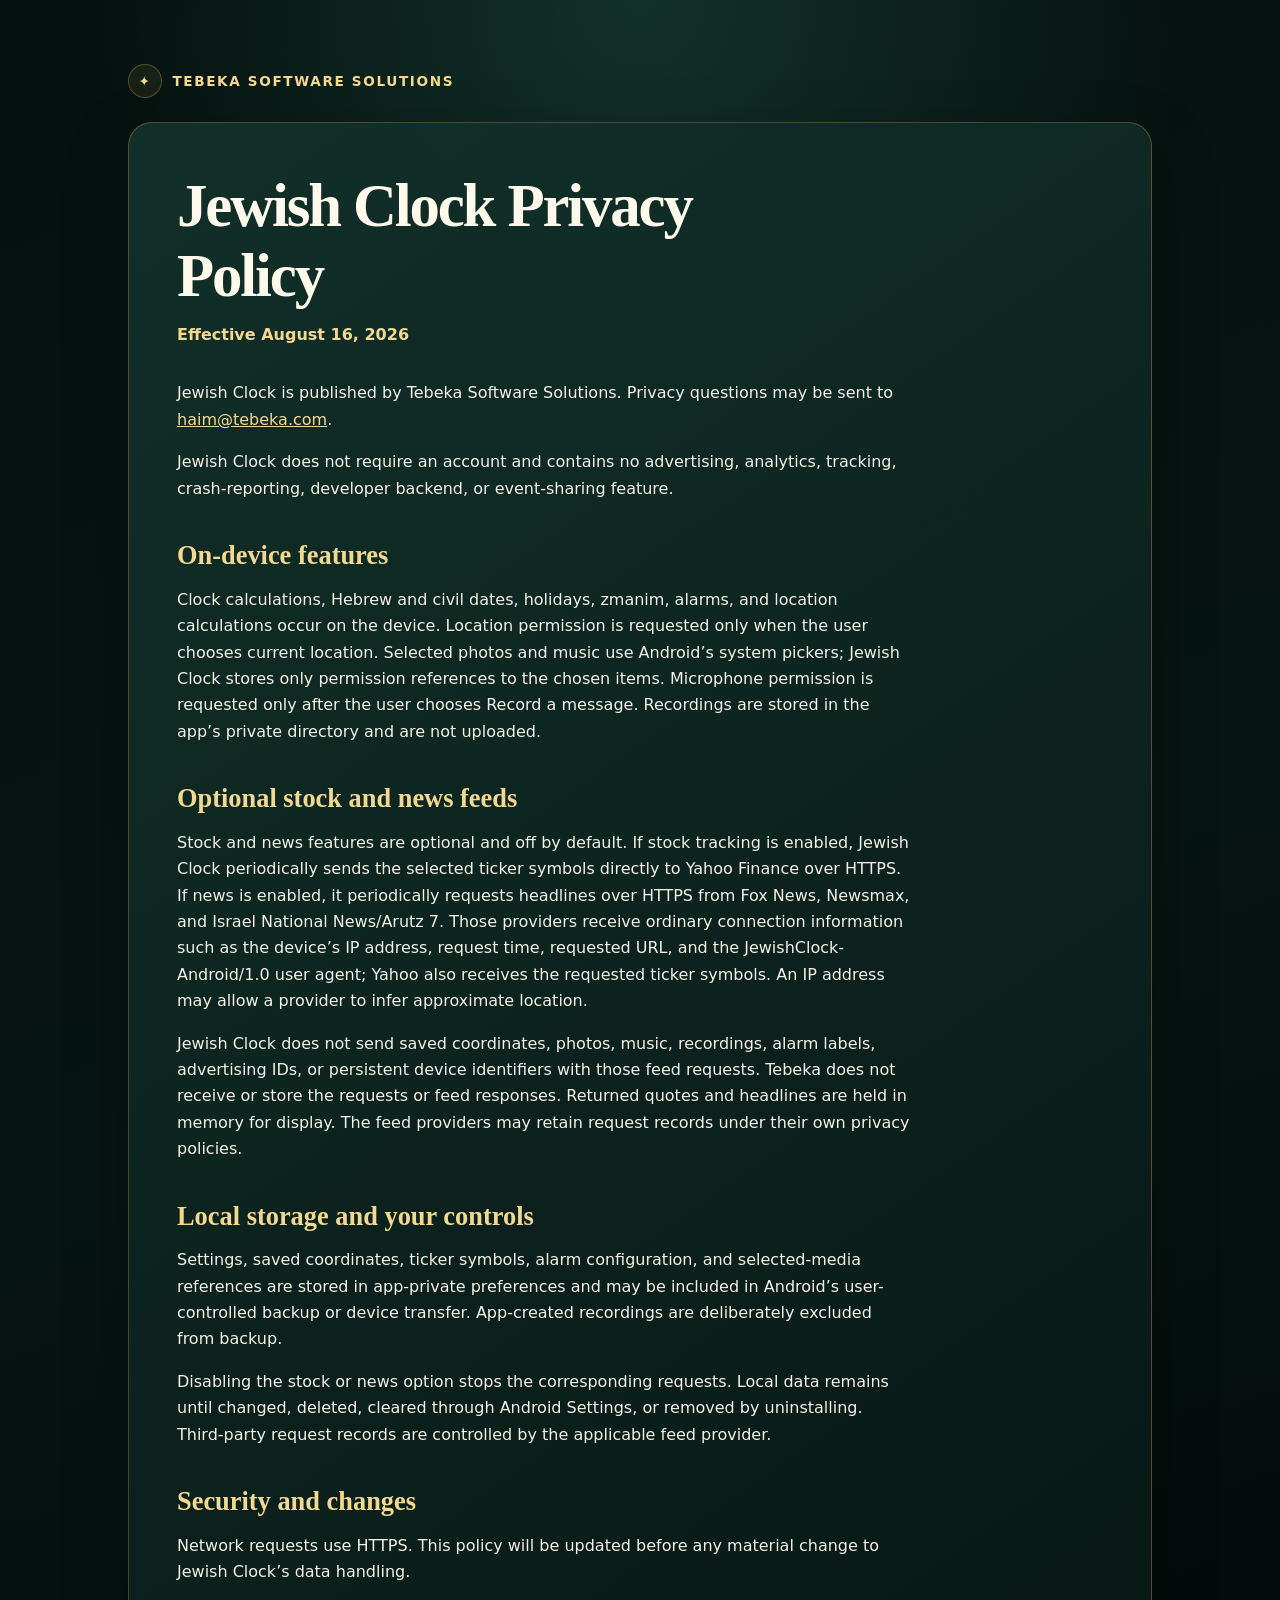
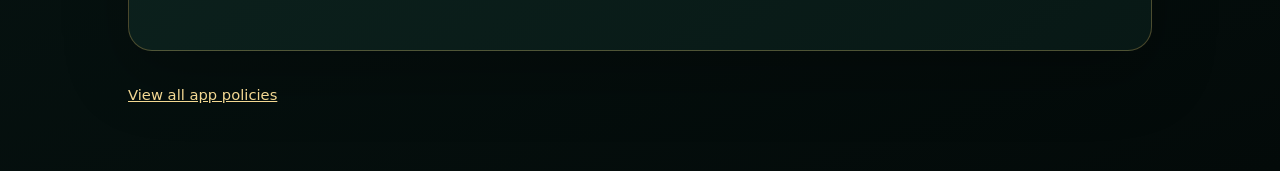
==== jewish-clock/index.html @ 9472f516 "Publish Android app privacy policies" ====
<!doctype html>
<html lang="en">
<head>
  <meta charset="utf-8">
  <meta name="viewport" content="width=device-width, initial-scale=1">
  <meta name="description" content="Jewish Clock privacy policy.">
  <title>Jewish Clock Privacy Policy</title>
  <link rel="stylesheet" href="../assets/style.css">
</head>
<body>
  <main class="shell">
    <a class="brand" href="../">Tebeka Software Solutions</a>
    <article class="policy">
      <h1>Jewish Clock Privacy Policy</h1>
      <p class="effective">Effective August 16, 2026</p>
      <p>Jewish Clock is published by Tebeka Software Solutions. Privacy questions may be sent to <a href="mailto:haim@tebeka.com">haim@tebeka.com</a>.</p>
      <p>Jewish Clock does not require an account and contains no advertising, analytics, tracking, crash-reporting, developer backend, or event-sharing feature.</p>
      <h2>On-device features</h2>
      <p>Clock calculations, Hebrew and civil dates, holidays, zmanim, alarms, and location calculations occur on the device. Location permission is requested only when the user chooses current location. Selected photos and music use Android’s system pickers; Jewish Clock stores only permission references to the chosen items. Microphone permission is requested only after the user chooses Record a message. Recordings are stored in the app’s private directory and are not uploaded.</p>
      <h2>Optional stock and news feeds</h2>
      <p>Stock and news features are optional and off by default. If stock tracking is enabled, Jewish Clock periodically sends the selected ticker symbols directly to Yahoo Finance over HTTPS. If news is enabled, it periodically requests headlines over HTTPS from Fox News, Newsmax, and Israel National News/Arutz 7. Those providers receive ordinary connection information such as the device’s IP address, request time, requested URL, and the JewishClock-Android/1.0 user agent; Yahoo also receives the requested ticker symbols. An IP address may allow a provider to infer approximate location.</p>
      <p>Jewish Clock does not send saved coordinates, photos, music, recordings, alarm labels, advertising IDs, or persistent device identifiers with those feed requests. Tebeka does not receive or store the requests or feed responses. Returned quotes and headlines are held in memory for display. The feed providers may retain request records under their own privacy policies.</p>
      <h2>Local storage and your controls</h2>
      <p>Settings, saved coordinates, ticker symbols, alarm configuration, and selected-media references are stored in app-private preferences and may be included in Android’s user-controlled backup or device transfer. App-created recordings are deliberately excluded from backup.</p>
      <p>Disabling the stock or news option stops the corresponding requests. Local data remains until changed, deleted, cleared through Android Settings, or removed by uninstalling. Third-party request records are controlled by the applicable feed provider.</p>
      <h2>Security and changes</h2>
      <p>Network requests use HTTPS. This policy will be updated before any material change to Jewish Clock’s data handling.</p>
    </article>
    <footer><a href="../">View all app policies</a></footer>
  </main>
</body>
</html>
---- assets/style.css ----
:root {
  color-scheme: dark;
  --background: #071513;
  --surface: #0d2420;
  --surface-strong: #13312b;
  --text: #f5f0e5;
  --muted: #c9c3b7;
  --gold: #e2b75f;
  --gold-soft: #f3d892;
  --line: rgba(226, 183, 95, 0.3);
  font-family: Inter, ui-sans-serif, system-ui, -apple-system, BlinkMacSystemFont,
    "Segoe UI", sans-serif;
}

* { box-sizing: border-box; }

body {
  margin: 0;
  min-height: 100vh;
  color: var(--text);
  background:
    radial-gradient(circle at top, rgba(42, 110, 94, 0.34), transparent 34rem),
    linear-gradient(160deg, #06110f 0%, var(--background) 55%, #030a09 100%);
  line-height: 1.65;
}

a { color: var(--gold-soft); }
a:hover { color: #fff0bd; }
a:focus-visible {
  outline: 3px solid var(--gold-soft);
  outline-offset: 4px;
  border-radius: 4px;
}

.shell {
  width: min(100% - 2rem, 64rem);
  margin: 0 auto;
  padding: clamp(2rem, 5vw, 5rem) 0 4rem;
}

.brand {
  display: inline-flex;
  align-items: center;
  gap: 0.65rem;
  margin-bottom: 1.5rem;
  color: var(--gold-soft);
  font-size: 0.85rem;
  font-weight: 750;
  letter-spacing: 0.12em;
  text-decoration: none;
  text-transform: uppercase;
}

.brand::before {
  content: "✦";
  display: grid;
  width: 2rem;
  height: 2rem;
  place-items: center;
  border: 1px solid var(--line);
  border-radius: 50%;
  background: rgba(226, 183, 95, 0.08);
}

.hero, .policy {
  border: 1px solid var(--line);
  border-radius: 1.5rem;
  background: linear-gradient(145deg, rgba(19, 49, 43, 0.94), rgba(8, 25, 22, 0.97));
  box-shadow: 0 1.5rem 4rem rgba(0, 0, 0, 0.28);
}

.hero { padding: clamp(1.6rem, 5vw, 3.75rem); }
.policy { padding: clamp(1.4rem, 4vw, 3rem); }

h1, h2 {
  margin-top: 0;
  font-family: Georgia, "Times New Roman", serif;
  line-height: 1.15;
}

h1 {
  max-width: 18ch;
  margin-bottom: 1rem;
  color: #fff9eb;
  font-size: clamp(2.2rem, 8vw, 4.8rem);
  font-weight: 650;
  letter-spacing: -0.035em;
}

.policy h1 { font-size: clamp(2rem, 7vw, 3.8rem); }

h2 {
  margin: 2.4rem 0 0.7rem;
  color: var(--gold-soft);
  font-size: clamp(1.25rem, 4vw, 1.65rem);
}

p { max-width: 72ch; }

.lede {
  max-width: 58ch;
  color: var(--muted);
  font-size: clamp(1.05rem, 2vw, 1.25rem);
}

.effective {
  margin: -0.3rem 0 2rem;
  color: var(--gold-soft);
  font-weight: 700;
}

.cards {
  display: grid;
  grid-template-columns: repeat(auto-fit, minmax(min(100%, 17rem), 1fr));
  gap: 1rem;
  margin-top: 2rem;
}

.card {
  display: block;
  min-height: 9rem;
  padding: 1.35rem;
  border: 1px solid var(--line);
  border-radius: 1rem;
  color: var(--text);
  background: rgba(4, 18, 15, 0.62);
  text-decoration: none;
  transition: transform 160ms ease, background 160ms ease;
}

.card:hover {
  transform: translateY(-2px);
  background: rgba(20, 54, 47, 0.85);
}

.card strong {
  display: block;
  margin-bottom: 0.45rem;
  color: var(--gold-soft);
  font-family: Georgia, "Times New Roman", serif;
  font-size: 1.35rem;
}

.card span { color: var(--muted); }

footer {
  margin-top: 2rem;
  color: var(--muted);
  font-size: 0.92rem;
}

@media (prefers-reduced-motion: reduce) {
  .card { transition: none; }
}
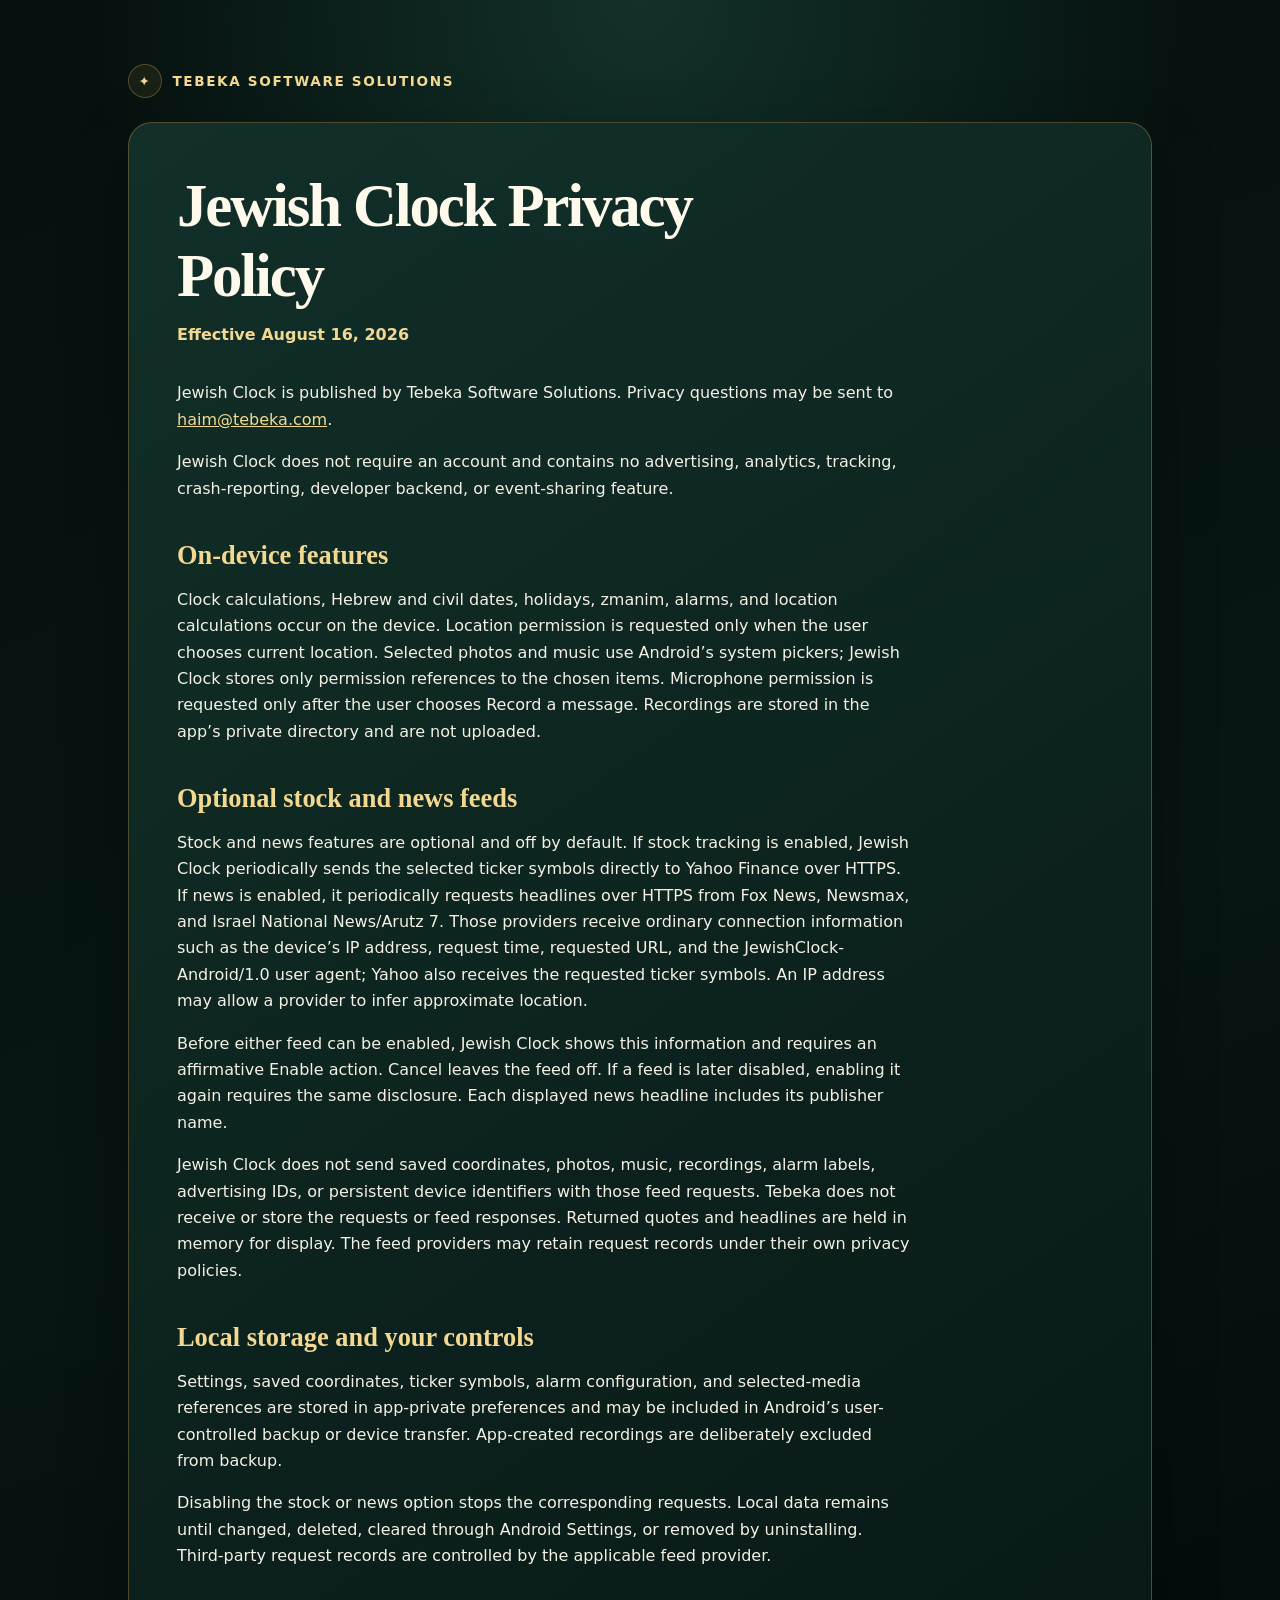
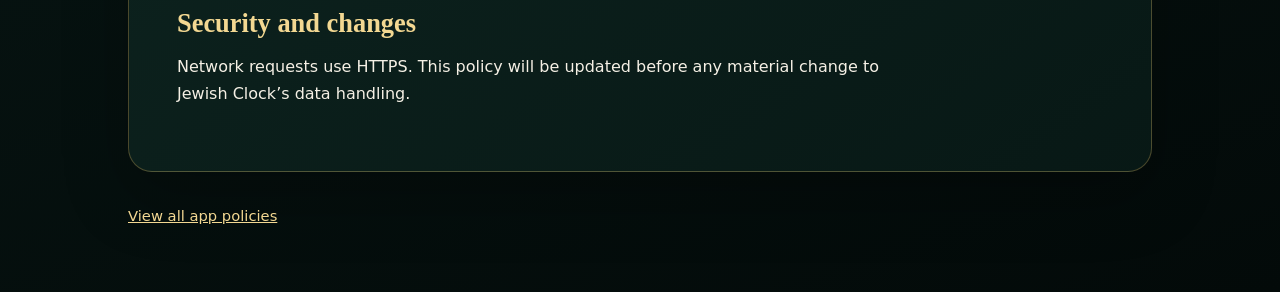
==== commit 69315ffd: "Align Jewish Clock privacy disclosure" ====
--- a/jewish-clock/index.html
+++ b/jewish-clock/index.html
@@ -19,6 +19,7 @@
       <p>Clock calculations, Hebrew and civil dates, holidays, zmanim, alarms, and location calculations occur on the device. Location permission is requested only when the user chooses current location. Selected photos and music use Android’s system pickers; Jewish Clock stores only permission references to the chosen items. Microphone permission is requested only after the user chooses Record a message. Recordings are stored in the app’s private directory and are not uploaded.</p>
       <h2>Optional stock and news feeds</h2>
       <p>Stock and news features are optional and off by default. If stock tracking is enabled, Jewish Clock periodically sends the selected ticker symbols directly to Yahoo Finance over HTTPS. If news is enabled, it periodically requests headlines over HTTPS from Fox News, Newsmax, and Israel National News/Arutz 7. Those providers receive ordinary connection information such as the device’s IP address, request time, requested URL, and the JewishClock-Android/1.0 user agent; Yahoo also receives the requested ticker symbols. An IP address may allow a provider to infer approximate location.</p>
+      <p>Before either feed can be enabled, Jewish Clock shows this information and requires an affirmative Enable action. Cancel leaves the feed off. If a feed is later disabled, enabling it again requires the same disclosure. Each displayed news headline includes its publisher name.</p>
       <p>Jewish Clock does not send saved coordinates, photos, music, recordings, alarm labels, advertising IDs, or persistent device identifiers with those feed requests. Tebeka does not receive or store the requests or feed responses. Returned quotes and headlines are held in memory for display. The feed providers may retain request records under their own privacy policies.</p>
       <h2>Local storage and your controls</h2>
       <p>Settings, saved coordinates, ticker symbols, alarm configuration, and selected-media references are stored in app-private preferences and may be included in Android’s user-controlled backup or device transfer. App-created recordings are deliberately excluded from backup.</p>
